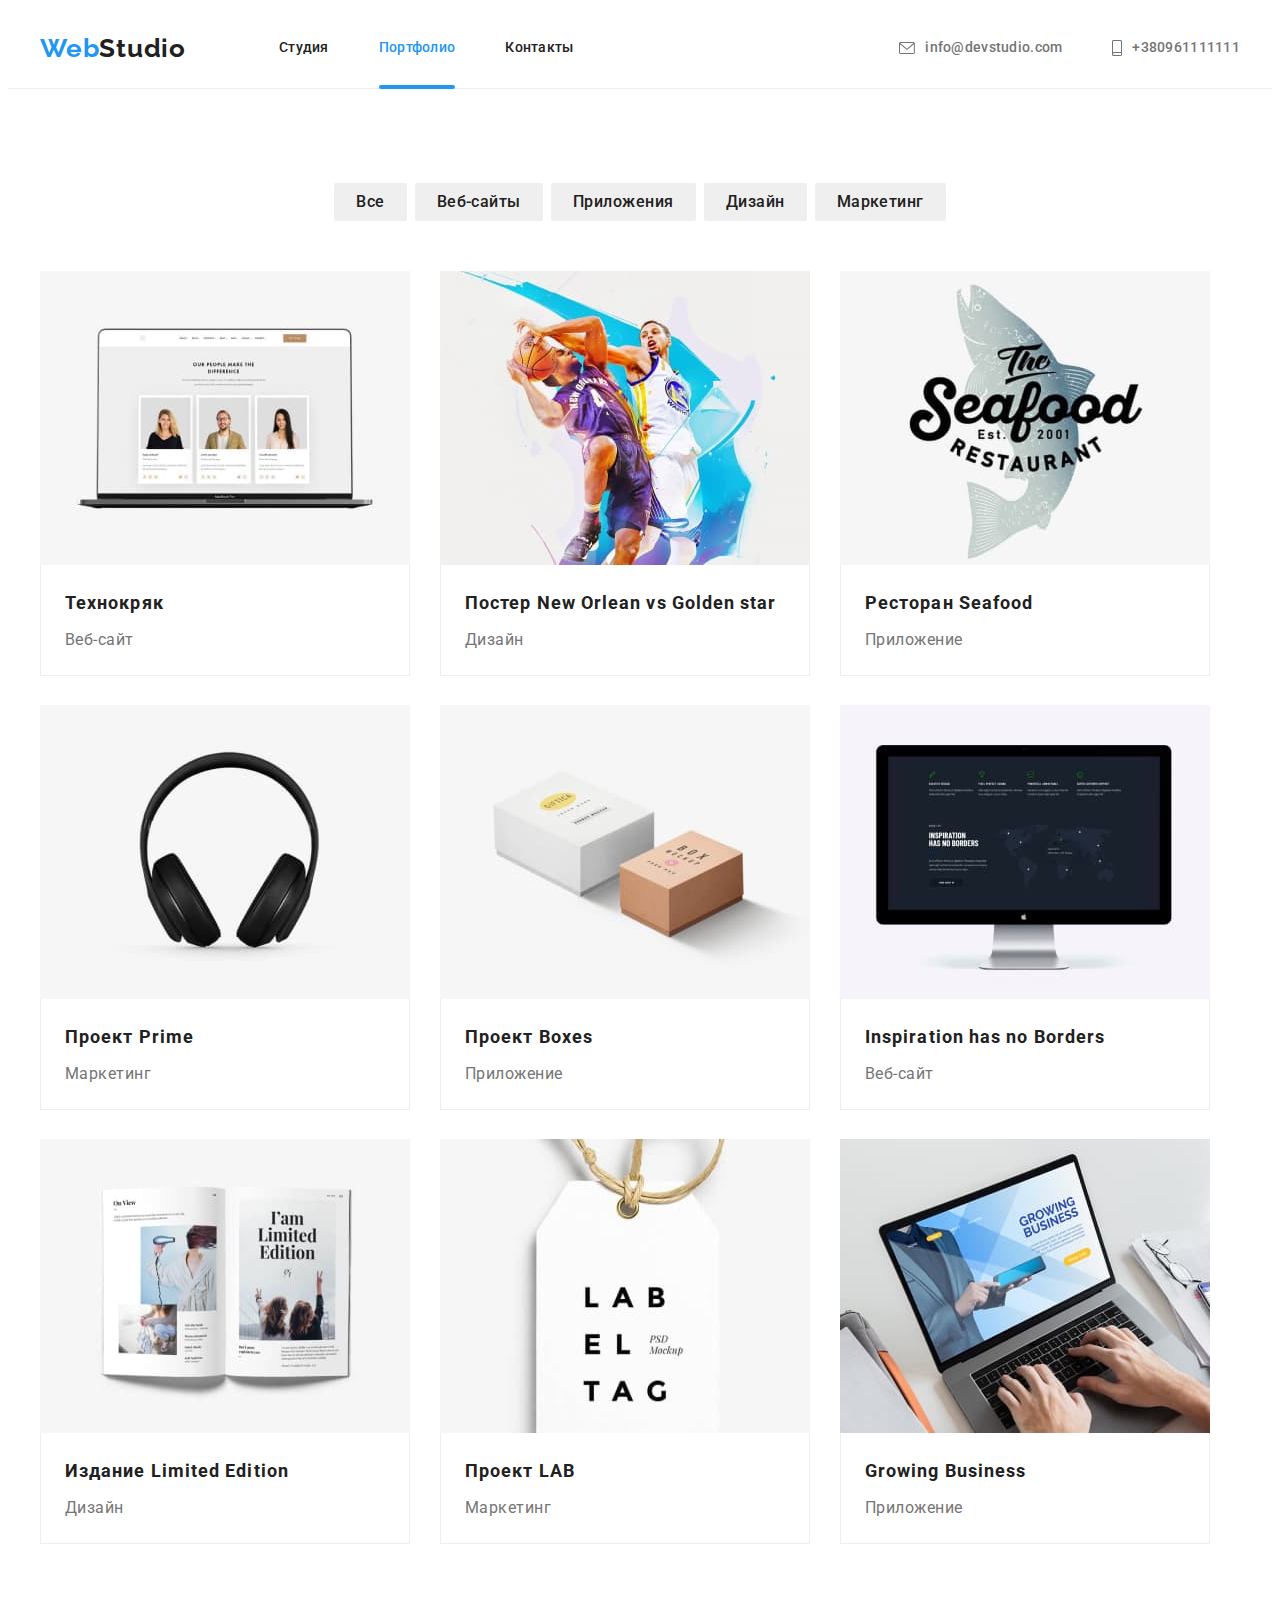
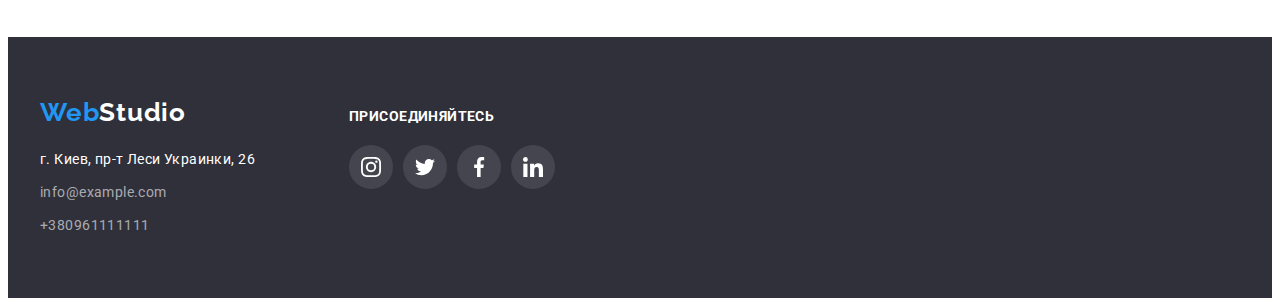
==== portfolio.html @ 1558a59c "Initial commit" ====
<!DOCTYPE html>
<html lang="en">

<head>
  <meta charset="UTF-8" />
  <meta http-equiv="X-UA-Compatible" content="IE=edge" />
  <meta name="viewport" content="width=device-width, initial-scale=1.0" />
  <title>Портфолио</title>
  <!--Шрифты-->
  <link rel="stylesheet"
    href="https://fonts.googleapis.com/css2?family=Raleway:wght@700&family=Roboto:wght@400;500;700;900&display=swap" />
  <!--Нормализация-->
  <link rel="stylesheet" href="https://cdnjs.cloudflare.com/ajax/libs/modern-normalize/1.1.0/modern-normalize.min.css"
    integrity="sha512-wpPYUAdjBVSE4KJnH1VR1HeZfpl1ub8YT/NKx4PuQ5NmX2tKuGu6U/JRp5y+Y8XG2tV+wKQpNHVUX03MfMFn9Q=="
    crossorigin="anonymous" referrerpolicy="no-referrer" />
  <link rel="stylesheet" href="./css/styles.css" />
</head>

<body>
  <!--Header section-->
  <header class="header">
    <div class="container header-container">
      <!--Логотип-->
      <a class="logo-left link" href="./index.html" lang="en">Web<span class="logo-right">Studio</span></a>
      <!--Навигация сайта-->
      <nav class="navigation">
        <ul class="navigation-list list">
          <li class="navigation-item"><a class="link nav-link" href="./index.html">Студия</a></li>
          <li class="navigation-item">
            <a class="current psevdo nav-link link" href="./portfolio.html">Портфолио</a>
          </li>
          <li class="navigation-item"><a class="nav-link link" href="">Контакты</a></li>
        </ul>
      </nav>
      <!--Контакты-->
      <ul class="header-group list">
        <li class="header-group-item">
          <a class="header-email link" href="mailto:info@devstudio.com"><svg class="email-icon" width="16" height="12">
              <use href="./images/icons/icons.svg#icon-email"></use>
            </svg>info@devstudio.com</a>
        </li>
        <li class="header-group-item">
          <a class="header-phone link" href="tel:+380961111111"><svg class="phone-icon" width="10" height="16">
              <use href="./images/icons/icons.svg#icon-smartphone"></use>
            </svg>+380961111111</a>
        </li>
      </ul>
    </div>
  </header>
  <main>
    <!--Filter section-->
    <section class="section">
      <div class="container">
        <h1 class="filter-title visually-hidden">Фильтр</h1>
        <ul class="filter-list-btn list">
          <li class="btn-item"><button class="btn-filter" type="button">Все</button></li>
          <li class="btn-item"><button class="btn-filter" type="button">Веб-сайты</button></li>
          <li class="btn-item"><button class="btn-filter" type="button">Приложения</button></li>
          <li class="btn-item"><button class="btn-filter" type="button">Дизайн</button></li>
          <li class="btn-item"><button class="btn-filter" type="button">Маркетинг</button></li>
        </ul>
        <ul class="services list">
          <li class="services-item">
            <a class="link" href="">
              <div class="portfolio-overlay">
                <img src="./images/img-portfolio/technocryac.jpg" alt="Ноутбук" width="370" height="294" />
                <p class="portfolio-desc " lang="ru">Ресурс предлагает комплексные предложения с разным уровнем
                  функционала и сервисов. Все это позволит посетителю получить
                  исчерпывающие сведения о компании или частном лице.</p>
              </div>
              <div class="portfolio-card">
                <h2 class="services-name">Технокряк</h2>
                <p class="services-text">Веб-сайт</p>
              </div>
            </a>
          </li>
          <li class="services-item">
            <a class="link" href="">
              <div class="portfolio-overlay"><img src="./images/img-portfolio/poster.jpg" alt="Баскетболисты"
                  width="370" height="294" />
                <p class="portfolio-desc " lang="ru">Ресурс предлагает комплексные предложения с разным уровнем
                  функционала и сервисов. Все это позволит посетителю получить
                  исчерпывающие сведения о компании или частном лице.</p>
              </div>
              <div class="portfolio-card">
                <h2 class="services-name">Постер New Orlean vs Golden star</h2>
                <p class="services-text">Дизайн</p>
              </div>
            </a>
          </li>
          <li class="services-item">
            <a class="link" href="">
              <div class="portfolio-overlay"><img src="./images/img-portfolio/restaurant.jpg" alt="Борд ресторана"
                  width="370" height="294" />
                <p class="portfolio-desc " lang="ru">Ресурс предлагает комплексные предложения с разным уровнем
                  функционала и сервисов. Все это позволит посетителю получить
                  исчерпывающие сведения о компании или частном лице.</p>
              </div>
              <div class="portfolio-card">
                <h2 class="services-name">Ресторан Seafood</h2>
                <p class="services-text">Приложение</p>
              </div>
            </a>
          </li>
          <li class="services-item">
            <a class="link" href="">
              <div class="portfolio-overlay"><img src="./images/img-portfolio/project.jpg" alt="Наушники" width="370"
                  height="294" />
                <p class="portfolio-desc " lang="ru">Ресурс предлагает комплексные предложения с разным уровнем
                  функционала и сервисов. Все это позволит посетителю получить
                  исчерпывающие сведения о компании или частном лице.</p>
              </div>
              <div class="portfolio-card">
                <h2 class="services-name">Проект Prime</h2>
                <p class="services-text">Маркетинг</p>
              </div>
            </a>
          </li>
          <li class="services-item">
            <a class="link" href="">
              <div class="portfolio-overlay"><img src="./images/img-portfolio/boxes.jpg" alt="Две коробки" width="370"
                  height="294" />
                <p class="portfolio-desc " lang="ru">Ресурс предлагает комплексные предложения с разным уровнем
                  функционала и сервисов. Все это позволит посетителю получить
                  исчерпывающие сведения о компании или частном лице.</p>
              </div>
              <div class="portfolio-card">
                <h2 class="services-name">Проект Boxes</h2>
                <p class="services-text">Приложение</p>
              </div>
            </a>
          </li>
          <li class="services-item">
            <a class="link" href="">
              <div class="portfolio-overlay"><img src="./images/img-portfolio/edition.jpg" alt="Монитор" width="370"
                  height="294" />
                <p class="portfolio-desc " lang="ru">Ресурс предлагает комплексные предложения с разным уровнем
                  функционала и сервисов. Все это позволит посетителю получить
                  исчерпывающие сведения о компании или частном лице.</p>
              </div>
              <div class="portfolio-card">
                <h2 class="services-name">Inspiration has no Borders</h2>
                <p class="services-text">Веб-сайт</p>
              </div>
            </a>
          </li>
          <li class="services-item">
            <a class="link" href="">
              <div class="portfolio-overlay"><img src="./images/img-portfolio/limited.jpg" alt="Открытая книга"
                  width="370" height="294" />
                <p class="portfolio-desc " lang="ru">Ресурс предлагает комплексные предложения с разным уровнем
                  функционала и сервисов. Все это позволит посетителю получить
                  исчерпывающие сведения о компании или частном лице.</p>
              </div>
              <div class="portfolio-card">
                <h2 class="services-name">Издание Limited Edition</h2>
                <p class="services-text">Дизайн</p>
              </div>
            </a>
          </li>
          <li class="services-item">
            <a class="link" href="">
              <div class="portfolio-overlay"><img src="./images/img-portfolio/lab.jpg" alt="Рекламный брелок"
                  width="370" height="294" />
                <p class="portfolio-desc " lang="ru">Ресурс предлагает комплексные предложения с разным уровнем
                  функционала и сервисов. Все это позволит посетителю получить
                  исчерпывающие сведения о компании или частном лице.</p>
              </div>
              <div class="portfolio-card">
                <h2 class="services-name">Проект LAB</h2>
                <p class="services-text">Маркетинг</p>
              </div>
            </a>
          </li>
          <li class="services-item">
            <a class="link" href="">
              <div class="portfolio-overlay"><img src="./images/img-portfolio/bisness.jpg"
                  alt="Пальцы на клавиатуре ноутбука" width="370" height="294" />
                <p class="portfolio-desc " lang="ru">Ресурс предлагает комплексные предложения с разным уровнем
                  функционала и сервисов. Все это позволит посетителю получить
                  исчерпывающие сведения о компании или частном лице.</p>
              </div>
              <div class="portfolio-card">
                <h2 class="services-name">Growing Business</h2>
                <p class="services-text">Приложение</p>
              </div>
            </a>
          </li>
        </ul>
      </div>
    </section>
  </main>
  <!--Footer section-->
  <footer class="footer">
    <div class="container">
      <div class="footer-container">
        <div class="footer-address">
          <!--Логотип-->
          <a class="logo-left link" href="./index.html" lang="en">Web<span class="logo-right-foot">Studio</span></a>
          <address class="address">
            <ul class="address-list list">
              <li class="address-link">
                <a class="address-link link" href="https://goo.gl/maps/f1McvQRz6KP4o4kd8" target="_blank"
                  rel="noreferrer noopener">г. Киев, пр-т Леси Украинки, 26</a>
              </li>
              <li class="address-link">
                <a class="email-link link" href="mailto:info@example.com">info@example.com</a>
              </li>
              <li class="address-link">
                <a class="tel-link link" href="tel:+380961111111">+380961111111</a>
              </li>
            </ul>
          </address>
        </div>
        <!--Social network-->
        <div class="social-foot-icon">
          <div class="social-blok">
            <h3 class="join">присоединяйтесь</h3>
            <ul class="social-footer-list list">
              <li class="social-footer-item">
                <a class="social-footer-link link" href="" target="_blank" rel="noopener noreferer"
                  aria-label="instagram">
                  <svg class="social-footer-icon" width="20px" height="20px">
                    <use href="./images/icons/icons.svg#icon-instagram"></use>
                  </svg>
                </a>
              </li>
              <li class="social-footer-item">
                <a class="social-footer-link link" href="" target="_blank" rel="noopener noreferer"
                  aria-label="instagram">
                  <svg class="social-footer-icon" width="20px" height="20px">
                    <use href="./images/icons/icons.svg#icon-twitter"></use>
                  </svg>
                </a>
              </li>
              <li class="social-footer-item">
                <a class="social-footer-link link" href="" target="_blank" rel="noopener noreferer"
                  aria-label="instagram">
                  <svg class="social-footer-icon" width="20px" height="20px">
                    <use href="./images/icons/icons.svg#icon-facebook"></use>
                  </svg>
                </a>
              </li>
              <li class="social-footer-item">
                <a class="social-footer-link link" href="" target="_blank" rel="noopener noreferer"
                  aria-label="instagram">
                  <svg class="social-footer-icon" width="20px" height="20px">
                    <use href="./images/icons/icons.svg#icon-linkedin"></use>
                  </svg>
                </a>
              </li>
            </ul>
          </div>
        </div>
      </div>
    </div>
  </footer>
</body>

</html>
---- css/styles.css ----
:root {
  /* --fonts-- */
  --main-font: 'Roboto', sans-serif;
  --second-font: 'Raleway', sans-serif;

  /* --text colors-- */
  --accent-cl: #212121;
  --main-text-cl: #FFFFFF;
  --second-text-cl: #2196F3;
  --email-phone-cl: #757575;
  --btn-text-color: #F5F4FA;
  --icon-footer-cl: #FFFFFF;

  /* --bacground color--*/
  --main-color: #FFFFFF;
  --second-color: #F5F4FA;
  --third-color: #2F303A;
  --section-color: #E5E5E5;
  --btn-color: #2196F3;
  --btn-bg-color: #188CE8;
  --border-color: #EEEEEE;
  --border-header-col: #ECECEC;
  --icon-color: #AFB1B8;
  --psevdo-color: #2196F3;
  /* --animation--*/
  --animac: 250ms cubic-bezier(0.4, 0, 0.2, 1);
}

/* --File Index.html--*/


body {
  background-color: var(--main-color);
  color: var(--accent-cl);

  font-family: var(--main-font);
  font-size: 14px;
  letter-spacing: 0.03;
}

h1,
h2,
h3,
h4,
h5,
h6,
p,
ul {
  margin: 0;
}

img {
  display: block;
  max-width: 100%;
  height: auto;
}

.link {
  text-decoration: none;
}

.list {
  list-style: none;
  padding: 0;
  margin: 0;
}

.visually-hidden {
  position: absolute;
  width: 1px;
  height: 1px;
  margin: -1px;
  border: 0;
  padding: 0;
  white-space: nowrap;
  clip-path: inset(100%);
  clip: rect(0 0 0 0);
  overflow: hidden;
}

.section {
  /*outline: 1px solid green;*/

  padding-top: 94px;
  padding-bottom: 94px;
}

.container {

  /*outline: 1px solid red; */

  width: 1200px;
  padding-left: 15px;
  padding-right: 15px;
  margin-left: auto;
  margin-right: auto;
}

/* --Header section-- */

.header {
  background-color: var(--main-header);
  border-bottom: 1px solid var(--border-header-col);
}

.header-container {
  display: flex;
  align-items: center;
}

.logo-left {
  margin-right: 93px;

  color: var(--second-text-cl);

  font-family: var(--second-font);
  font-weight: 700;
  font-size: 26px;
  line-height: 1.19;
  letter-spacing: 0.03em;

}

.logo-right {
  color: var(--accent-cl);
}

.logo-right-foot {
  color: var(--main-text-cl);
}

.navigation-list {
  display: flex;
  align-items: center;
}

.navigation-item {
  margin-right: 50px;
}

.navigation-item:last-child {
  margin-right: 0;
}

.nav-link {
  position: relative;

  display: block;
  padding-top: 32px;
  padding-bottom: 32px;

  color: var(--accent-cl);
  transition: var(--animac);

  font-weight: 500;
  font-size: 14px;
  line-height: 1.14;
  letter-spacing: 0.02em;
}

.nav-link:hover,
.nav-link:focus {
  color: var(--second-text-cl);
}

.psevdo::after {
  content: '';

  display: block;
  width: 100%;
  height: 4px;
  position: absolute;

  left: 0;
  bottom: -1px;
  border-radius: 2px;

  background-color: var(--psevdo-color);
}

.header-group {
  display: flex;
  align-items: center;
  margin-left: auto;
}

.current {
  color: var(--second-text-cl);

  font-weight: 500;
  font-size: 14px;
  line-height: 1.14;
  letter-spacing: 0.02em;
  list-style: none;
}

.header-email,
.header-phone {
  display: flex;
  align-items: center;
  padding-top: 32px;
  padding-bottom: 32px;

  color: var(--email-phone-cl);
  transition: var(--animac);

  font-weight: 500;
  font-size: 14px;
  line-height: 1.14;
  letter-spacing: 0.02em;
}

.email-icon,
.phone-icon {
  margin-right: 10px;

  fill: currentColor;
}

.header-group-item {
  margin-right: 50px;
}

.header-group-item:last-child {
  margin-right: 0;
}

.header-email:hover,
.header-email:focus {
  color: var(--second-text-cl);
}

.header-phone:hover,
.header-phone:focus {
  color: var(--second-text-cl);
}

/* --Hero section-- */

.hero {
  max-width: 1600px;
  height: 600px;
  padding: 200px 0;
  margin-left: auto;
  margin-right: auto;
  border: 1px solid #000000;

  background-image: linear-gradient(to right, rgba(47, 48, 58, 0.4),
      rgba(47, 48, 58, 0.4)), url(../images/img-hero/hero-bg.jpg);
  background-size: cover;
  background-repeat: no-repeat;
  background-position: center;

  text-align: center;
}

.hero-title {
  display: block;
  text-align: center;
  width: 696px;
  margin-right: auto;
  margin-bottom: 30px;
  margin-left: auto;

  color: var(--main-text-cl);

  font-weight: 900;
  font-size: 44px;
  line-height: 1.36;
  text-align: center;
  letter-spacing: 0.06em;
  text-transform: uppercase;
}

.hero-btn {
  display: inline-block;
  align-items: center;
  text-align: center;
  padding: 10px 32px;
  margin-right: auto;
  margin-left: auto;
  margin-bottom: 0;
  min-width: 200px;
  min-height: 50px;
  border: none;
  border-radius: 4px;

  background-color: var(--btn-color);
  color: var(--main-text-cl);
  transition: var(--animac);

  letter-spacing: 0.06em;
  font-style: normal;
  box-shadow: 0px 4px 4px rgba(0, 0, 0, 0.15);
  font-family: inherit;
  font-weight: 700;
  font-size: 16px;
  line-height: 1.88;
  cursor: pointer;
}


.hero-btn:hover,
.hero-btn:focus {
  background-color: var(--btn-bg-color);
  color: var(--btn-text-color);
}

/* --Modal window Hero-- */

.backdrop {
  position: fixed;
  top: 0;
  left: 0;
  width: 100%;
  height: 100%;
  z-index: 10;
  opacity: 1;
  transition: var(--animac);

  background-color: rgba(0, 0, 0, 0.1);
}

.is-hidden {
  opacity: 0;
  visibility: hidden;
  pointer-events: none;
}

.modal {
  position: absolute;
  width: 528px;
  height: 581px;
  top: 50%;
  left: 50%;
  transform: translate(-50%, -50%);
  border-radius: 4px;

  background-color: var(--main-color);

  box-shadow: 0px 1px 3px rgba(0, 0, 0, 0.12),
    0px 1px 1px rgba(0, 0, 0, 0.14),
    0px 2px 1px rgba(0, 0, 0, 0.2);
}

.modal-close-btn {
  position: absolute;
  top: 8px;
  right: 8px;
  width: 30px;
  height: 30px;
  padding: 0;
  display: flex;
  justify-content: center;
  align-items: center;
  border: 1px solid rgba(0, 0, 0, 0.1);
  border-radius: 50%;
  cursor: pointer;

  background-color: var(--main-color);
}

/* --end window Hero--*/

/* --about section-- */

.about-title {
  color: var(--accent-cl);

  font-weight: 700;
  font-size: 36px;
  line-height: 1.17;
  text-align: center;
  letter-spacing: 0.03em;
}

.about-list {
  display: flex;
  align-items: center;
}

.about-item {
  width: 270px;
  margin-right: 30px;
}

.about-item:last-child {
  margin-right: 0;
}

.about-cont {
  display: flex;
  justify-content: center;
  align-items: center;
  margin-bottom: 30px;
  width: 270px;
  height: 120px;
  border-radius: 4px;

  background-color: var(--second-color);
}

.about-item-title {
  margin-bottom: 10px;

  color: var(--accent-cl);

  font-weight: 700;
  font-size: 14px;
  line-height: 1.71;
  letter-spacing: 0.03em;
  text-transform: uppercase;
}

.about-text {
  color: var(--email-phone-cl);

  font-size: 14px;
  line-height: 1.71;
  letter-spacing: 0.03em;
}

/* --work section-- */

.work {
  padding-top: 0;
}

.work-title {
  margin-bottom: 50px;

  color: var(--accent-cl);

  font-weight: 700;
  font-size: 36px;
  line-height: 1.17;
  text-align: center;
  letter-spacing: 0.03em;
}

.work-list {
  display: flex;
  align-items: center;
}

.work-item {
  margin-right: 30px;

  position: relative;
}

.work-item:last-child {
  margin-right: 0;
}

.work-text {
  position: absolute;
  display: flex;
  justify-content: center;
  align-items: center;
  width: 100%;
  height: 70px;
  bottom: 0;
  left: 0;

  color: var(--main-text-cl);
  background: rgba(47, 48, 58, 0.8);

  font-weight: 700;
  font-size: 14px;
  line-height: 1.14;
  text-align: center;
  letter-spacing: 0.03em;
  text-transform: uppercase;
}

/* --team section-- */

.team {
  background-color: var(--second-color);
}

.team-title {
  margin-bottom: 50px;

  color: var(--accent-cl);

  font-weight: 700;
  font-size: 36px;
  line-height: 1.17;
  text-align: center;
  letter-spacing: 0.03em;
}

.team-list {
  display: flex;
  text-align: center;
}

.team-item {
  margin-right: 30px;
  border-radius: 0px 0px 4px 4px;
  box-shadow: 0px 4px 4px rgba(0, 0, 0, 0.25),
    0px 4px 4px rgba(0, 0, 0, 0.25), 0px 2px 1px rgba(0, 0, 0, 0.2);
}

.team-item:last-child {
  margin-right: 0;
}

.employee {
  display: block;
  padding: 30px 0;
  background-color: var(--main-color);
}

.team-worker {
  margin-bottom: 10px;

  color: var(--accent-cl);

  font-weight: 500;
  font-size: 16px;
  line-height: 1.19;
  text-align: center;
  letter-spacing: 0.03em;
}

.team-position {
  margin-bottom: 16px;

  color: var(--email-phone-cl);

  font-weight: 400;
  font-size: 16px;
  line-height: 1.19;
  text-align: center;
  letter-spacing: 0.03em;
}

.social-media {
  display: flex;
  justify-content: center;
}

.social-media-item:not(:last-child) {
  margin-right: 10px;
}

.social-media-link {
  display: flex;
  align-items: center;
  justify-content: center;
  width: 44px;
  height: 44px;

  color: var(--icon-color);
  background-color: var(--main-color);
  transition: var(--animac);

  border-radius: 50%;
}

.social-media-link:hover,
.social-media-link:focus {
  color: var(--main-text-cl);
  background-color: var(--btn-color);
}

.social-media-icon {
  fill: currentColor;
}

/* --Regular customers section-- */

.customers-title {
  margin-bottom: 50px;
  font-weight: 700;
  font-size: 36px;
  line-height: 1.17;
  text-align: center;
  letter-spacing: 0.03em;

  color: #212121
}

.customer-list {
  display: flex;
  justify-content: space-between;

}

.customers-item {
  width: 170px;
  height: 92px;
}

.customers-link {
  display: flex;
  justify-content: center;
  align-items: center;
  width: 100%;
  height: 100%;
  border: 1px solid var(--icon-color);
  border-radius: 4px;

  color: var(--icon-color);
  transition: var(--animac);
}

.customers-link:hover,
.customers-link:focus {
  border-color: var(--btn-bg-color);
  color: var(--btn-color);
}

.customers-icon {
  fill: currentColor;
}

/* --Footer section-- */

.footer {
  display: block;
  padding-top: 60px;
  padding-bottom: 60px;

  background-color: var(--third-color);
}

.footer-container {
  display: flex;
  align-items: baseline;
}

.footer-address {
  margin-right: 70px;
}

.address {
  margin-top: 20px;

  font-style: normal;
}

.address-link {
  margin-bottom: 9px;

  color: var(--main-text-cl);
  transition: var(--animac);

  font-weight: 400;
  font-size: 14px;
  line-height: 1.7;
  letter-spacing: 0.03em;
}

.address-link:last-child {
  margin-bottom: 0;
}

.address-link:hover,
.address-link:focus {
  color: var(--second-text-cl);
}

.address-item {
  display: block;

  color: var(--main-text-cl);
  transition: var(--animac);

  font-size: 14px;
  line-height: 1.71;
  letter-spacing: 0.03em;
}

.email-link,
.tel-link {
  display: block;

  color: rgba(255, 255, 255, 0.6);
  transition: var(--animac);

  font-weight: 400;
  font-size: 14px;
  line-height: 1.71;
  letter-spacing: 0.03em;
}

.address-item:hover,
.address-item:focus {
  color: var(--second-text-cl);
}

.email-link:hover,
.email-link:focus {
  color: var(--second-text-cl);
}

.tel-link:hover,
.tel-link:focus {
  color: var(--second-text-cl);
}

.social-foot-icon {
  display: flex;
}

.join {
  margin-bottom: 20px;

  color: var(--main-text-cl);

  font-weight: 700;
  font-size: 14px;
  line-height: 1.14;
  letter-spacing: 0.03em;
  text-transform: uppercase
}

.social-footer-list {
  display: flex;

}

.social-footer-item:not(:last-child) {
  margin-right: 10px;
}

.social-footer-link {
  display: flex;
  align-items: center;
  justify-content: center;
  width: 44px;
  height: 44px;

  color: var(--icon-footer-cl);
  background-color: rgba(255, 255, 255, 10%);
  transition: var(--animac);

  border-radius: 50%;
}

.social-footer-link:hover,
.social-footer-link:focus {
  color: var(--icon-footer-cl);
  background-color: var(--btn-color);
}

.social-footer-icon {
  fill: currentColor;
}

/* --File Portfolio.html-- */

/* --Filtr section-- */

.filter-list-btn {
  display: flex;
  align-items: center;
  justify-content: center;
  margin-bottom: 50px;
}

.btn-item {
  margin-right: 8px;

  background-color: var(--second-color);
}

.btn-item:last-child {
  margin-right: 0;
}

.btn-filter {
  padding: 6px 22px;
  border: none;
  border-radius: 4px;

  color: var(--accent-cl);
  transition: var(--animac);

  font-family: inherit;
  font-style: normal;
  font-weight: 500;
  font-size: 16px;
  line-height: 1.62;
  text-align: center;
  letter-spacing: 0.03em;
  cursor: pointer;
}

.btn-filter:hover,
.btn-filter:focus {
  background-color: var(--btn-color);
  color: var(--main-text-cl);

  box-shadow: 0px 3px 1px rgba(0, 0, 0, 0.1),
    0px 1px 2px rgba(0, 0, 0, 0.08),
    0px 2px 2px rgba(0, 0, 0, 0.12);
}

.services {
  display: flex;
  flex-wrap: wrap;
}

.services-item {
  width: 370px;
  height: 404px;
  margin-right: 30px;
  margin-bottom: 30px;
}

.services-item:nth-child(3n) {
  margin-right: 0;
}

.services-item:nth-last-child(-n+3) {
  margin-bottom: 0;
}

.services-item:hover,
.services-item:focus {
  box-shadow: 0px 1px 1px rgba(0, 0, 0, 0.12),
    0px 4px 4px rgba(0, 0, 0, 0.06), 1px 4px 6px 
    rgba(0, 0, 0, 0.16);
}

.portfolio-overlay {
  position: relative;
  overflow: hidden;
}

.services-item:hover .portfolio-desc,
.services-item:focus .portfolio-desc {
  transform: translateY(0);
}

.portfolio-desc {
  position: absolute;
  padding: 64px 24px;
  top: 0;
  left: 0;
  transform: translateY(101%);
  transition: var(--animac);

  background-color: rgba(33, 150, 243, 0.9);
  color: var(--main-text-cl);

  font-weight: 400;
  font-size: 18px;
  line-height: 1.55;
  letter-spacing: 0.03em;
}

.portfolio-card {
  padding: 20px 24px;
  border-right: 1px solid var(--border-color);
  border-bottom: 1px solid var(--border-color);
  border-left: 1px solid var(--border-color);
}

.services-name {
  margin-bottom: 4px;

  color: var(--accent-cl);

  font-weight: 700;
  font-size: 18px;
  line-height: 2.0;
  letter-spacing: 0.06em;
  vertical-align: top;
}

.services-text {
  color: var(--email-phone-cl);

  font-size: 16px;
  line-height: 1.88;
  letter-spacing: 0.03em;
}
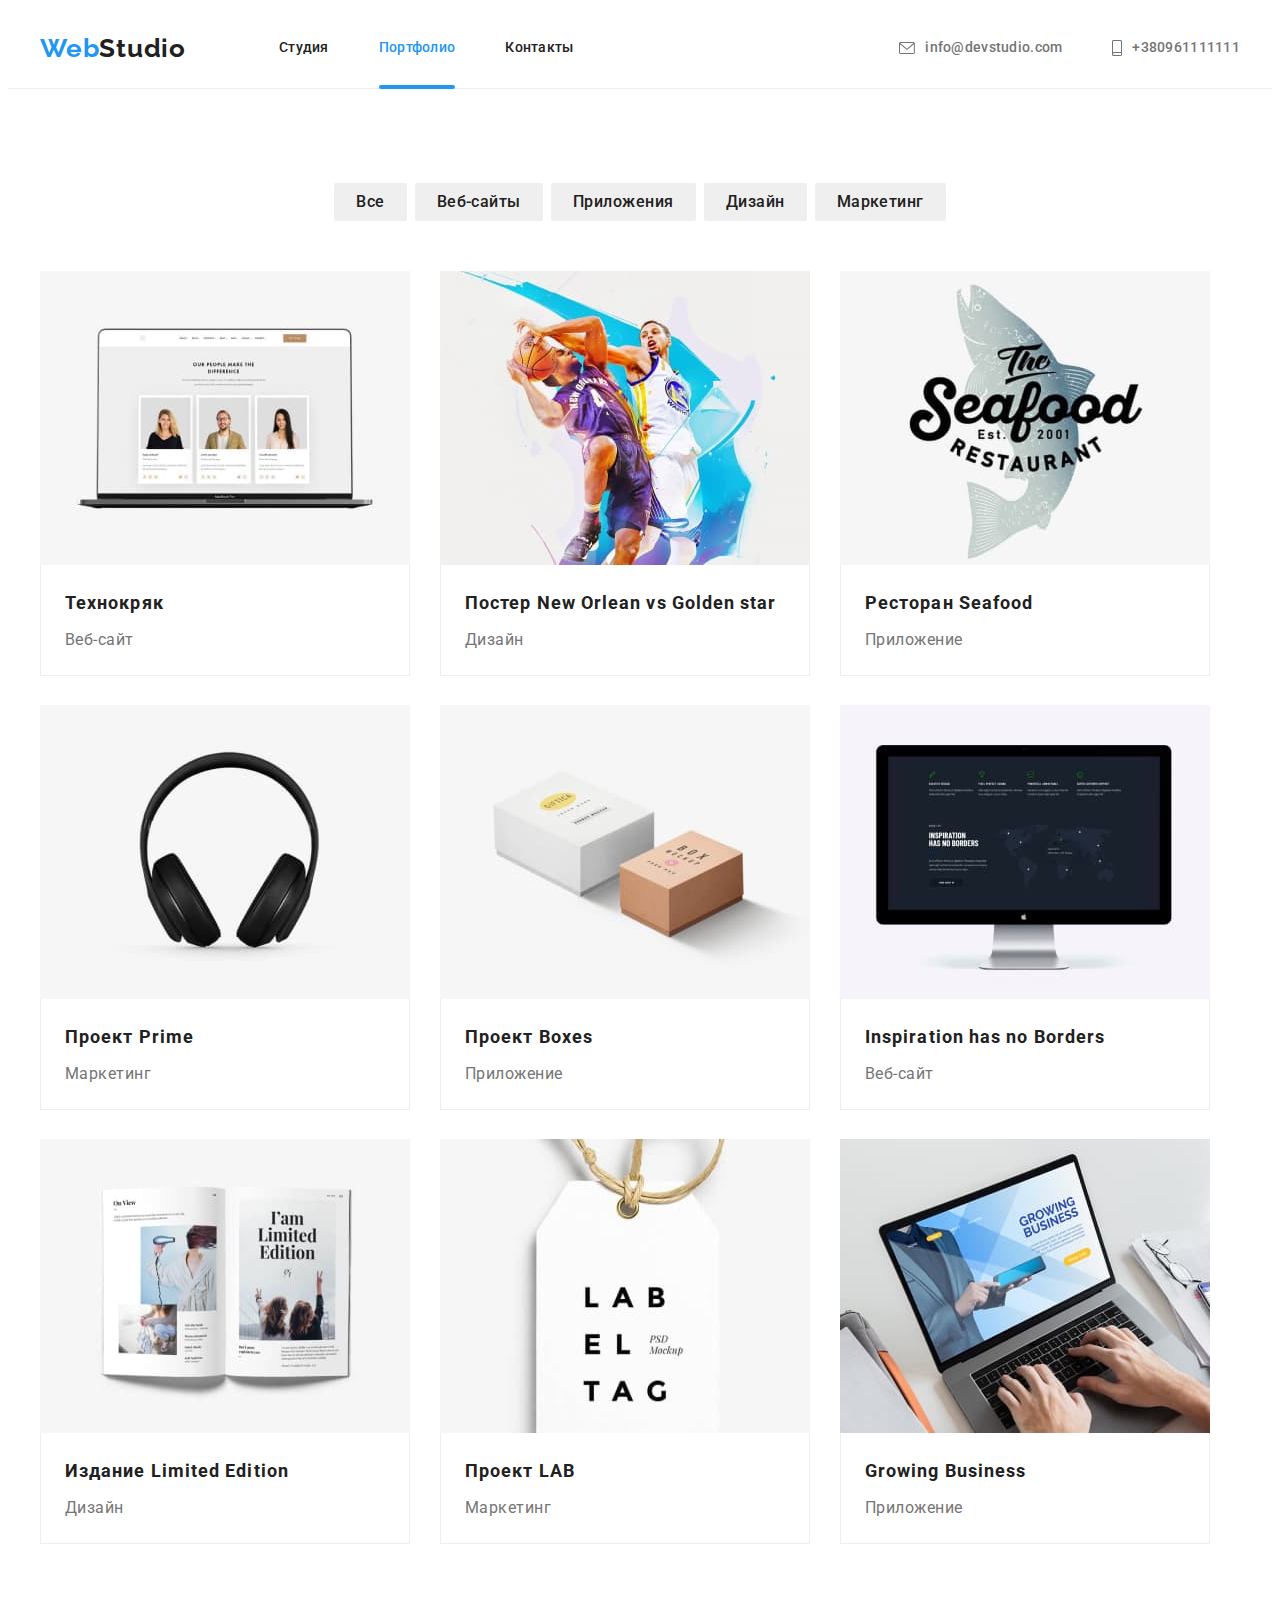
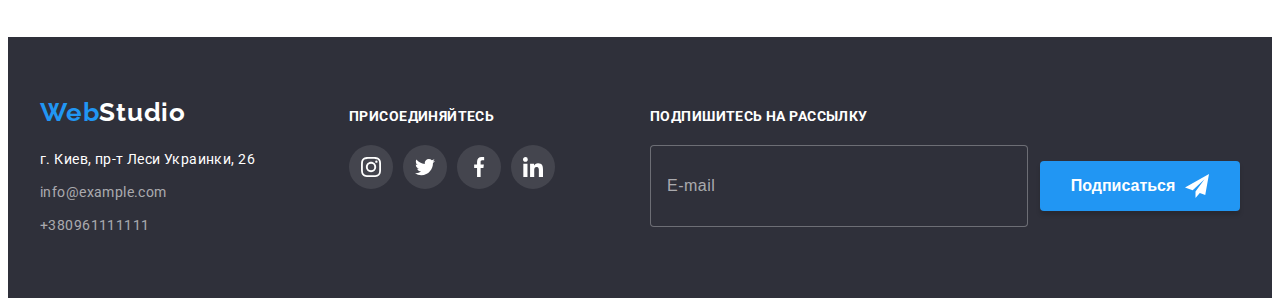
==== commit 346bf4ba: "Сделал секцию footer" ====
--- a/portfolio.html
+++ b/portfolio.html
@@ -252,6 +252,19 @@
             </ul>
           </div>
         </div>
+        <!-- Forms -->
+        <div class="footer-form">
+          <strong class="join">Подпишитесь на рассылку</strong>
+          <form class="form-foot" action="#" method="post">
+            <label for="mail"></label>
+            <input class="form-footer-email" type="email" name="footer-email" id="mail" placeholder="E-mail" required>
+            <button class="footer-button" type="submit">Подписаться
+              <svg class="footer-send" width="24" height="24">
+                <use href="./images/icons/icons.svg#icon-send"></use>
+              </svg>
+            </button>
+          </form>
+        </div>
       </div>
     </div>
   </footer>
--- a/css/styles.css
+++ b/css/styles.css
@@ -22,6 +22,7 @@
   --border-header-col: #ECECEC;
   --icon-color: #AFB1B8;
   --psevdo-color: #2196F3;
+  --border-form-color: #2196F3;
   /* --animation--*/
   --animac: 250ms cubic-bezier(0.4, 0, 0.2, 1);
 }
@@ -246,7 +247,7 @@
   border: 1px solid #000000;
 
   background-image: linear-gradient(to right, rgba(47, 48, 58, 0.4),
-      rgba(47, 48, 58, 0.4)), url(../images/img-hero/hero-bg.jpg);
+   rgba(47, 48, 58, 0.4)), url(../images/img-hero/hero-bg.jpg);
   background-size: cover;
   background-repeat: no-repeat;
   background-position: center;
@@ -708,6 +709,7 @@
 }
 
 .join {
+  display: block;
   margin-bottom: 20px;
 
   color: var(--main-text-cl);
@@ -721,7 +723,6 @@
 
 .social-footer-list {
   display: flex;
-
 }
 
 .social-footer-item:not(:last-child) {
@@ -752,6 +753,78 @@
   fill: currentColor;
 }
 
+.footer-form {
+  margin-left: auto;
+}
+
+.form-foot {
+  display: flex;
+  align-items: center;
+}
+
+.form-footer-email {
+  width: 358px;
+  height: 50px;
+  padding-top: 15px;
+  padding-right: auto;
+  padding-bottom: 15px;
+  padding-left: 16px;
+  margin-right: 12px;
+  order: 1px solid rgba(255, 255, 255, 0.3);
+  box-shadow:(0px 4px 4px rgba(0, 0, 0, 0.15));
+  border: 1px solid rgba(255, 255, 255, 0.3);
+  border-radius: 4px;
+
+  color: var(--main-text-cl);
+  background-color: #2F303A;
+
+  font-weight: 400;
+  font-size: 16px;
+  line-height: 1.25;
+  letter-spacing: 0.03em;
+  transition: var(--animac);
+}
+
+.form-footer-email:focus {
+  border-color: var(--border-form-color);
+}
+
+.form-footer-email::placeholder {
+  font-weight: 400;
+  font-size: 16px;
+  line-height: 1.25;
+  letter-spacing: 0.03em;
+  color: rgba(255, 255, 255, 0.6);
+}
+
+.footer-button {
+  display: flex;
+  align-items: center;
+  justify-content: center;
+  text-align: center;
+  margin-right: auto;
+  margin-left: auto;
+  min-width: 200px;
+  min-height: 50px;
+  box-shadow: 0px 4px 4px rgba(0, 0, 0, 0.15);
+  border: transparent;
+  border-radius: 4px;
+
+  color: var(--main-text-cl);
+  background-color: var(--btn-color);
+
+  font-weight: 700;
+  font-size: 16px;
+  line-height: 1.9;
+  cursor: pointer;
+  padding: 10px 29px;
+  transition: var(--animac);
+}
+
+.footer-send {
+  margin-left: 10px;
+}
+  
 /* --File Portfolio.html-- */
 
 /* --Filtr section-- */
